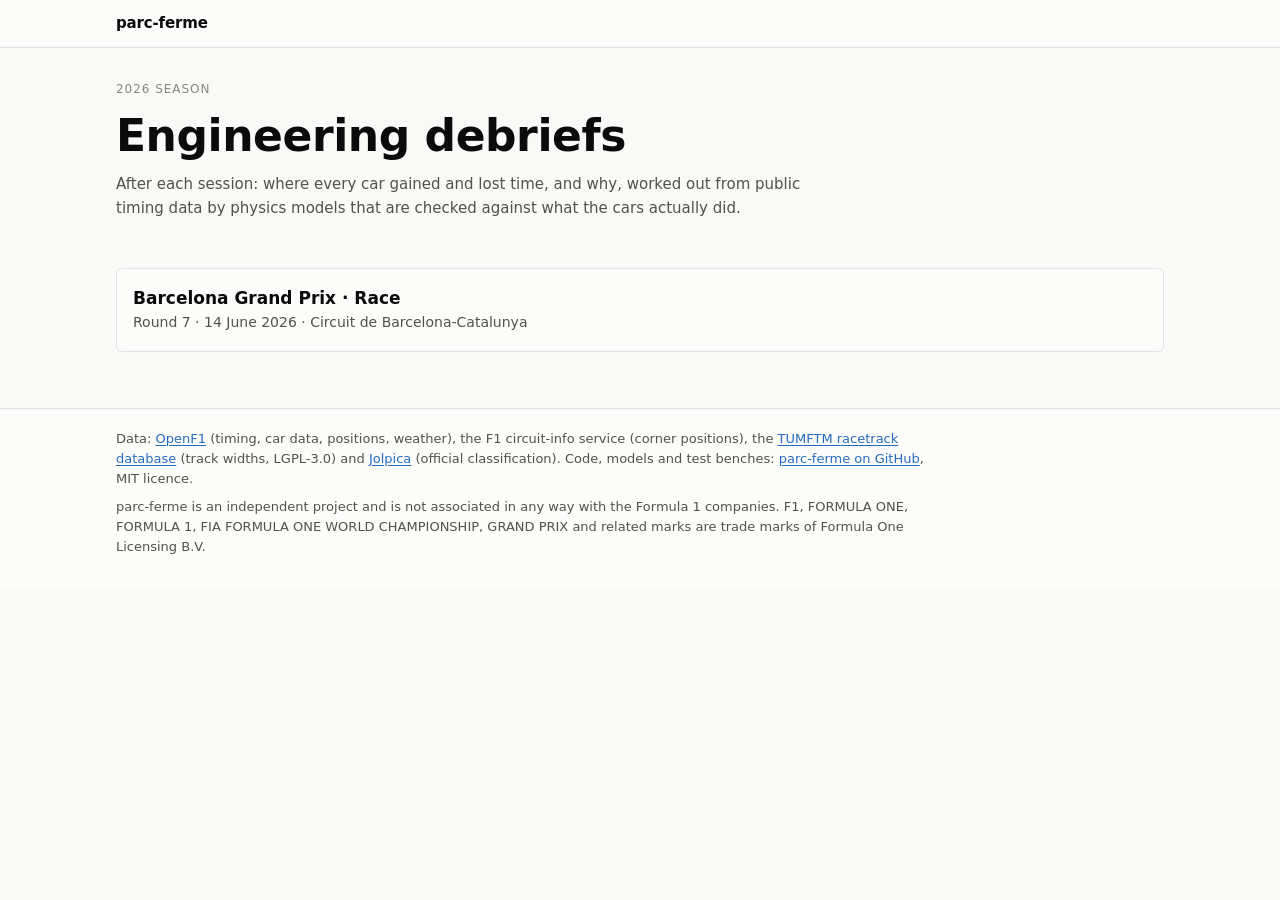
==== index.html @ 67e89dd1 "Publish the debriefs, built from 70a2cfe" ====
<!doctype html>
<html lang="en"><head><meta charset="utf-8"><meta name="viewport" content="width=device-width, initial-scale=1">
<title>parc-ferme · 2026 debriefs</title>
<meta name="description" content="Post-session engineering debriefs for 2026 Formula 1, from public timing data.">
<style>
:root {
  color-scheme: light;
  --page: #f9f9f7; --surface: #fcfcfb; --ink: #0b0b0b; --ink-2: #52514e; --muted: #898781;
  --grid: #e1e0d9; --axis: #c3c2b7; --border: rgba(11, 11, 11, 0.10); --link: #256abf;
  --s1: #2a78d6; --s2: #eb6834;
  --div-neg: #2a78d6; --div-pos: #e34948; --div-mid: #f0efec;
  --good: #0ca30c; --warn: #fab219; --bad: #d03b3b; --info: #898781;
  --track: #c3c2b7;
}
@media (prefers-color-scheme: dark) {
  :root:where(:not([data-theme="light"])) {
    color-scheme: dark;
    --page: #0d0d0d; --surface: #1a1a19; --ink: #f0efec; --ink-2: #c3c2b7; --muted: #898781;
    --grid: #2c2c2a; --axis: #383835; --border: rgba(255, 255, 255, 0.10); --link: #86b6ef;
    --s1: #3987e5; --s2: #d95926;
    --div-neg: #3987e5; --div-pos: #e66767; --div-mid: #262625;
    --track: #52514e;
  }
}
:root[data-theme="dark"] {
  color-scheme: dark;
  --page: #0d0d0d; --surface: #1a1a19; --ink: #f0efec; --ink-2: #c3c2b7; --muted: #898781;
  --grid: #2c2c2a; --axis: #383835; --border: rgba(255, 255, 255, 0.10); --link: #86b6ef;
  --s1: #3987e5; --s2: #d95926;
  --div-neg: #3987e5; --div-pos: #e66767; --div-mid: #262625;
  --track: #52514e;
}
* { box-sizing: border-box; }
html { -webkit-text-size-adjust: 100%; }
body { margin: 0; background: var(--page); color: var(--ink);
  font: 15px/1.55 system-ui, -apple-system, "Segoe UI", sans-serif; }
a { color: var(--link); text-underline-offset: 2px; }
a:focus-visible, [tabindex]:focus-visible, summary:focus-visible {
  outline: 2px solid var(--link); outline-offset: 2px; }
.top { border-bottom: 1px solid var(--border); background: var(--surface); }
.top .in { max-width: 1080px; margin: 0 auto; padding: 12px 16px; display: flex; gap: 16px;
  align-items: baseline; justify-content: space-between; }
.brand { font-weight: 650; letter-spacing: -0.01em; color: var(--ink); text-decoration: none; }
.top nav a { color: var(--ink-2); text-decoration: none; font-size: 14px; }
main { max-width: 1080px; margin: 0 auto; padding: 32px 16px 56px; display: flex; flex-direction: column; gap: 48px; }
h1, h2, h3 { margin: 0; line-height: 1.15; letter-spacing: -0.01em; text-wrap: balance; }
h1 { font-size: clamp(30px, 5vw, 44px); font-weight: 650; }
h2 { font-size: 24px; font-weight: 650; }
h3 { font-size: 18px; font-weight: 600; }
p { margin: 0; max-width: 72ch; }
.eyebrow { font-size: 12px; letter-spacing: 0.08em; text-transform: uppercase; color: var(--muted); font-weight: 500; }
.meta { color: var(--ink-2); }
section { display: flex; flex-direction: column; gap: 18px; scroll-margin-top: 16px; }
.sec-head { display: flex; flex-direction: column; gap: 6px; border-top: 1px solid var(--axis); padding-top: 16px; }
.hero { gap: 12px; }
.podium { display: flex; flex-wrap: wrap; gap: 8px 24px; margin: 4px 0 0; padding: 0; list-style: none; }
.podium li { display: flex; gap: 8px; align-items: baseline; }
.podium .pos { font-weight: 650; font-size: 18px; min-width: 1.2em; }
.podium .who { font-weight: 600; }
.podium .sub { color: var(--ink-2); font-size: 14px; }
.findings { margin: 0; padding: 0; list-style: none; display: grid; gap: 12px; counter-reset: f; }
.findings li { counter-increment: f; display: grid; grid-template-columns: 28px minmax(0, 1fr); gap: 4px 12px;
  background: var(--surface); border: 1px solid var(--border); border-radius: 6px; padding: 14px 16px; }
.findings li::before { content: counter(f); font-weight: 650; color: var(--muted); font-size: 18px; line-height: 1.3; }
.findings p { font-size: 16px; }
.findings a { grid-column: 2; font-size: 14px; }
.card { background: var(--surface); border: 1px solid var(--border); border-radius: 6px; padding: 16px; }
.two { display: grid; grid-template-columns: minmax(0, 1fr); gap: 24px; align-items: start; }
@media (min-width: 860px) { .two { grid-template-columns: minmax(0, 1fr) minmax(0, 1fr); } }
figure { margin: 0; display: flex; flex-direction: column; gap: 12px; }
figcaption, .note { font-size: 13.5px; color: var(--ink-2); max-width: 80ch; }
.legend { display: flex; flex-wrap: wrap; gap: 6px 18px; font-size: 13.5px; color: var(--ink-2); }
.key { display: inline-flex; align-items: center; gap: 6px; }
.swatch { width: 10px; height: 10px; border-radius: 50%; display: inline-block; flex: none; }
.swatch.s1 { background: var(--s1); } .swatch.s2 { background: var(--s2); }
.swatch.sq { border-radius: 2px; width: 14px; }
.swatch.neg { background: var(--div-neg); } .swatch.pos { background: var(--div-pos); }
details { font-size: 14px; }
details summary { cursor: pointer; color: var(--ink-2); width: fit-content; }
details[open] summary { margin-bottom: 8px; }
.tablewrap { overflow-x: auto; }
table { border-collapse: collapse; width: 100%; font-size: 14px; }
th, td { padding: 7px 10px; text-align: left; border-bottom: 1px solid var(--grid); vertical-align: top; }
th { font-size: 12px; font-weight: 500; letter-spacing: 0.04em; text-transform: uppercase; color: var(--muted); }
td.num, th.num { text-align: right; font-variant-numeric: tabular-nums; white-space: nowrap; }
tr:last-child td { border-bottom: 0; }
.car b { font-weight: 600; } .car span { color: var(--ink-2); }
table.heat td.h { background: color-mix(in oklab, var(--div-mid), var(--div-pos) calc(var(--k) * 100%)); }
table.heat td.h.neg { background: color-mix(in oklab, var(--div-mid), var(--div-neg) calc(var(--k) * 100%)); }
table.heat td.h { border-bottom: 2px solid var(--surface); border-left: 2px solid var(--surface); }
table.heat td.ref { color: var(--muted); }
table.heat .se { color: var(--ink-2); font-size: 12.5px; margin-left: 4px; }
table.heat th small { display: block; text-transform: none; letter-spacing: 0; font-size: 11.5px; }
.scale { display: flex; align-items: center; gap: 8px; font-size: 12.5px; color: var(--ink-2); flex-wrap: wrap; }
.scale .ramp { width: 160px; height: 10px; border-radius: 2px;
  background: linear-gradient(90deg, color-mix(in oklab, var(--div-mid), var(--div-neg) 72%), var(--div-mid),
  color-mix(in oklab, var(--div-mid), var(--div-pos) 72%)); }
/* dot plot and diverging bars, drawn in HTML so text stays legible at every width */
.dp { position: relative; display: grid; grid-template-columns: var(--lw, 8.5rem) minmax(0, 1fr); }
.dp-label { font-size: 14px; padding-right: 10px; display: flex; align-items: center; min-height: 32px;
  border-bottom: 1px solid transparent; }
.dp-label small { color: var(--ink-2); margin-left: 6px; }
.dp-plot { position: relative; min-height: 32px; }
.dp-grid { position: absolute; top: 0; bottom: 0; width: 1px; background: var(--grid); }
.dp-grid.zero { background: var(--axis); }
.dp-axis { position: relative; height: 22px; font-size: 12px; color: var(--muted); font-variant-numeric: tabular-nums; }
.dp-axis span { position: absolute; top: 4px; transform: translateX(-50%); white-space: nowrap; }
.whisker { position: absolute; height: 2px; border-radius: 1px; }
.dot { position: absolute; width: 10px; height: 10px; border-radius: 50%; transform: translate(-50%, -50%);
  box-shadow: 0 0 0 2px var(--surface); }
.dot::after { content: ""; position: absolute; inset: -8px; border-radius: 50%; }
.dot:hover, .dot:focus-visible { transform: translate(-50%, -50%) scale(1.25); }
.s1 > .dot, .whisker.s1, .dot.s1 { background: var(--s1); }
.whisker.s2, .dot.s2 { background: var(--s2); }
.bar { position: absolute; top: 50%; height: 14px; transform: translateY(-50%); }
.bar.pos { background: var(--div-pos); border-radius: 0 4px 4px 0; }
.bar.neg { background: var(--div-neg); border-radius: 4px 0 0 4px; }
.bar-val { position: absolute; top: 50%; transform: translateY(-50%); font-size: 12.5px; color: var(--ink-2);
  font-variant-numeric: tabular-nums; white-space: nowrap; padding: 0 6px; }
/* track map */
.map svg { width: 100%; height: auto; display: block; }
.map text { font-size: calc(var(--fs) * 1px); }
.map .track { fill: none; stroke: var(--track); stroke-width: 14; stroke-linejoin: round; }
.map .sector-line { stroke: var(--ink); stroke-width: 5; }
.map .sector-label { fill: var(--ink); font-weight: 600; }
.map .arrow { fill: var(--ink); }
.map .corner { fill: var(--surface); stroke: var(--ink-2); stroke-width: 4; }
.map .corner.slow { fill: var(--s1); stroke: var(--surface); }
.map .corner.fast { fill: var(--s2); stroke: var(--surface); }
.map .corner.flat { fill: var(--surface); stroke: var(--muted); }
.map .corner-label { fill: var(--ink-2); font-variant-numeric: tabular-nums; }
.map .hit { fill: transparent; }
/* checks */
.status { display: inline-flex; align-items: center; gap: 6px; font-size: 13px; font-weight: 500; white-space: nowrap; }
.status i { width: 18px; height: 18px; border-radius: 50%; display: inline-grid; place-items: center;
  font-style: normal; font-size: 11px; font-weight: 700; color: #ffffff; }
.status.pass i { background: var(--good); } .status.warn i { background: var(--warn); color: #0b0b0b; }
.status.fail i { background: var(--bad); } .status.info i { background: var(--info); }
.checks td:first-child { width: 1%; }
.checks td.what { color: var(--ink-2); }
.checks .name { font-weight: 600; display: block; color: var(--ink); }
.callout { border-left: 3px solid var(--axis); padding: 10px 14px; background: var(--surface);
  border-radius: 0 6px 6px 0; }
.callout p { font-size: 14px; color: var(--ink-2); }
.callout b { color: var(--ink); }
footer { border-top: 1px solid var(--border); background: var(--surface); }
footer .in { max-width: 1080px; margin: 0 auto; padding: 20px 16px 32px; font-size: 13px; color: var(--ink-2);
  display: flex; flex-direction: column; gap: 8px; }
footer p { max-width: 100ch; }
.tip { position: fixed; z-index: 10; pointer-events: none; background: var(--surface); color: var(--ink);
  border: 1px solid var(--border); border-radius: 6px; padding: 6px 9px; font-size: 13px;
  box-shadow: 0 4px 14px rgba(0, 0, 0, 0.12); max-width: 280px; }
.tip b { display: block; font-variant-numeric: tabular-nums; }
.tip span { color: var(--ink-2); }
.sessions { list-style: none; margin: 0; padding: 0; display: grid; gap: 12px; }
.sessions a { display: block; text-decoration: none; color: var(--ink); background: var(--surface);
  border: 1px solid var(--border); border-radius: 6px; padding: 16px; }
.sessions a:hover { border-color: var(--axis); }
.sessions .t { font-weight: 600; font-size: 17px; display: block; }
.sessions .m { color: var(--ink-2); font-size: 14px; }
@media (max-width: 600px) {
  .opt { display: none; }
  table.heat td, table.heat th { padding: 7px 6px; }
  table.heat .se { display: block; margin: 0; }
  .car span { display: block; font-size: 12.5px; }
  .dp { --lw: 6.8rem; }
  .dp-axis span.minor { display: none; }
  .map text { font-size: calc(var(--fs) * 1.35px); }
}
@media (prefers-reduced-motion: reduce) { * { transition: none !important; } }
</style></head>
<body>
<header class="top"><div class="in"><a class="brand" href="./">parc-ferme</a></div></header>
<main>
<section class="hero"><div class="eyebrow">2026 season</div><h1>Engineering debriefs</h1>
<p class="meta">After each session: where every car gained and lost time, and why, worked out from public timing
data by physics models that are checked against what the cars actually did.</p></section>
<section><ol class="sessions"><li><a href="2026/07-barcelona-grand-prix-race/"><span class="t">Barcelona Grand Prix · Race</span><span class="m">Round 7 · 14 June 2026 · Circuit de Barcelona-Catalunya</span></a></li></ol></section>
</main>
<footer><div class="in"><p>Data: <a href="https://openf1.org">OpenF1</a> (timing, car data, positions, weather), the F1 circuit-info service (corner positions), the <a href="https://github.com/TUMFTM/racetrack-database">TUMFTM racetrack database</a> (track widths, LGPL-3.0) and <a href="https://github.com/jolpica/jolpica-f1">Jolpica</a> (official classification). Code, models and test benches: <a href="https://github.com/raahimnawaz/parc-ferme">parc-ferme on
GitHub</a>, MIT licence.</p><p>parc-ferme is an independent project and is not associated in any way with the Formula 1 companies. F1, FORMULA ONE, FORMULA 1, FIA FORMULA ONE WORLD CHAMPIONSHIP, GRAND PRIX and related marks are trade marks of Formula One Licensing B.V.</p></div></footer>
</body></html>
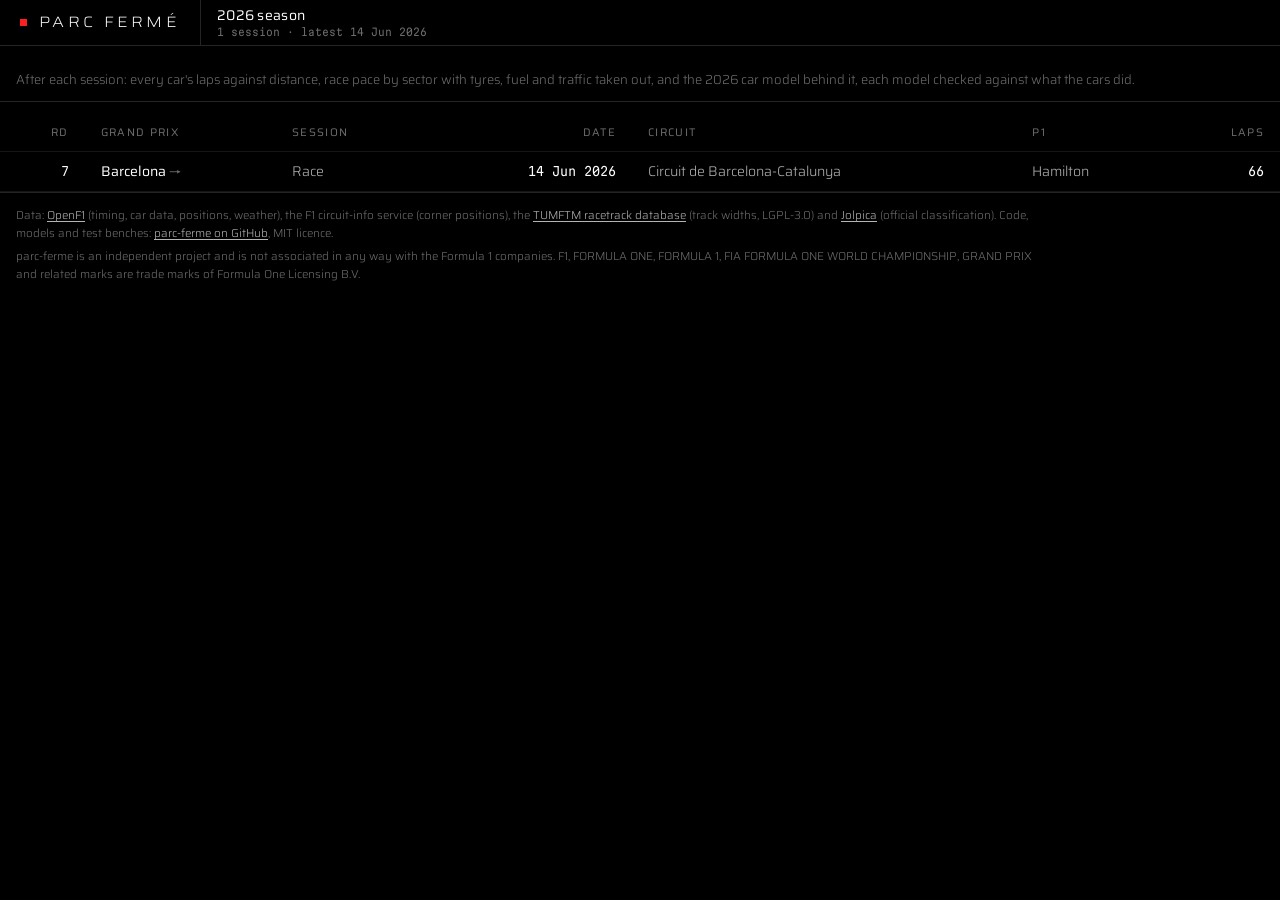
==== commit 47ac6613: "Publish the debriefs, built from fa449dd" ====
--- a/index.html
+++ b/index.html
@@ -1,182 +1,23 @@
 <!doctype html>
 <html lang="en"><head><meta charset="utf-8"><meta name="viewport" content="width=device-width, initial-scale=1">
-<title>parc-ferme · 2026 debriefs</title>
-<meta name="description" content="Post-session engineering debriefs for 2026 Formula 1, from public timing data.">
-<style>
-:root {
-  color-scheme: light;
-  --page: #f9f9f7; --surface: #fcfcfb; --ink: #0b0b0b; --ink-2: #52514e; --muted: #898781;
-  --grid: #e1e0d9; --axis: #c3c2b7; --border: rgba(11, 11, 11, 0.10); --link: #256abf;
-  --s1: #2a78d6; --s2: #eb6834;
-  --div-neg: #2a78d6; --div-pos: #e34948; --div-mid: #f0efec;
-  --good: #0ca30c; --warn: #fab219; --bad: #d03b3b; --info: #898781;
-  --track: #c3c2b7;
-}
-@media (prefers-color-scheme: dark) {
-  :root:where(:not([data-theme="light"])) {
-    color-scheme: dark;
-    --page: #0d0d0d; --surface: #1a1a19; --ink: #f0efec; --ink-2: #c3c2b7; --muted: #898781;
-    --grid: #2c2c2a; --axis: #383835; --border: rgba(255, 255, 255, 0.10); --link: #86b6ef;
-    --s1: #3987e5; --s2: #d95926;
-    --div-neg: #3987e5; --div-pos: #e66767; --div-mid: #262625;
-    --track: #52514e;
-  }
-}
-:root[data-theme="dark"] {
-  color-scheme: dark;
-  --page: #0d0d0d; --surface: #1a1a19; --ink: #f0efec; --ink-2: #c3c2b7; --muted: #898781;
-  --grid: #2c2c2a; --axis: #383835; --border: rgba(255, 255, 255, 0.10); --link: #86b6ef;
-  --s1: #3987e5; --s2: #d95926;
-  --div-neg: #3987e5; --div-pos: #e66767; --div-mid: #262625;
-  --track: #52514e;
-}
-* { box-sizing: border-box; }
-html { -webkit-text-size-adjust: 100%; }
-body { margin: 0; background: var(--page); color: var(--ink);
-  font: 15px/1.55 system-ui, -apple-system, "Segoe UI", sans-serif; }
-a { color: var(--link); text-underline-offset: 2px; }
-a:focus-visible, [tabindex]:focus-visible, summary:focus-visible {
-  outline: 2px solid var(--link); outline-offset: 2px; }
-.top { border-bottom: 1px solid var(--border); background: var(--surface); }
-.top .in { max-width: 1080px; margin: 0 auto; padding: 12px 16px; display: flex; gap: 16px;
-  align-items: baseline; justify-content: space-between; }
-.brand { font-weight: 650; letter-spacing: -0.01em; color: var(--ink); text-decoration: none; }
-.top nav a { color: var(--ink-2); text-decoration: none; font-size: 14px; }
-main { max-width: 1080px; margin: 0 auto; padding: 32px 16px 56px; display: flex; flex-direction: column; gap: 48px; }
-h1, h2, h3 { margin: 0; line-height: 1.15; letter-spacing: -0.01em; text-wrap: balance; }
-h1 { font-size: clamp(30px, 5vw, 44px); font-weight: 650; }
-h2 { font-size: 24px; font-weight: 650; }
-h3 { font-size: 18px; font-weight: 600; }
-p { margin: 0; max-width: 72ch; }
-.eyebrow { font-size: 12px; letter-spacing: 0.08em; text-transform: uppercase; color: var(--muted); font-weight: 500; }
-.meta { color: var(--ink-2); }
-section { display: flex; flex-direction: column; gap: 18px; scroll-margin-top: 16px; }
-.sec-head { display: flex; flex-direction: column; gap: 6px; border-top: 1px solid var(--axis); padding-top: 16px; }
-.hero { gap: 12px; }
-.podium { display: flex; flex-wrap: wrap; gap: 8px 24px; margin: 4px 0 0; padding: 0; list-style: none; }
-.podium li { display: flex; gap: 8px; align-items: baseline; }
-.podium .pos { font-weight: 650; font-size: 18px; min-width: 1.2em; }
-.podium .who { font-weight: 600; }
-.podium .sub { color: var(--ink-2); font-size: 14px; }
-.findings { margin: 0; padding: 0; list-style: none; display: grid; gap: 12px; counter-reset: f; }
-.findings li { counter-increment: f; display: grid; grid-template-columns: 28px minmax(0, 1fr); gap: 4px 12px;
-  background: var(--surface); border: 1px solid var(--border); border-radius: 6px; padding: 14px 16px; }
-.findings li::before { content: counter(f); font-weight: 650; color: var(--muted); font-size: 18px; line-height: 1.3; }
-.findings p { font-size: 16px; }
-.findings a { grid-column: 2; font-size: 14px; }
-.card { background: var(--surface); border: 1px solid var(--border); border-radius: 6px; padding: 16px; }
-.two { display: grid; grid-template-columns: minmax(0, 1fr); gap: 24px; align-items: start; }
-@media (min-width: 860px) { .two { grid-template-columns: minmax(0, 1fr) minmax(0, 1fr); } }
-figure { margin: 0; display: flex; flex-direction: column; gap: 12px; }
-figcaption, .note { font-size: 13.5px; color: var(--ink-2); max-width: 80ch; }
-.legend { display: flex; flex-wrap: wrap; gap: 6px 18px; font-size: 13.5px; color: var(--ink-2); }
-.key { display: inline-flex; align-items: center; gap: 6px; }
-.swatch { width: 10px; height: 10px; border-radius: 50%; display: inline-block; flex: none; }
-.swatch.s1 { background: var(--s1); } .swatch.s2 { background: var(--s2); }
-.swatch.sq { border-radius: 2px; width: 14px; }
-.swatch.neg { background: var(--div-neg); } .swatch.pos { background: var(--div-pos); }
-details { font-size: 14px; }
-details summary { cursor: pointer; color: var(--ink-2); width: fit-content; }
-details[open] summary { margin-bottom: 8px; }
-.tablewrap { overflow-x: auto; }
-table { border-collapse: collapse; width: 100%; font-size: 14px; }
-th, td { padding: 7px 10px; text-align: left; border-bottom: 1px solid var(--grid); vertical-align: top; }
-th { font-size: 12px; font-weight: 500; letter-spacing: 0.04em; text-transform: uppercase; color: var(--muted); }
-td.num, th.num { text-align: right; font-variant-numeric: tabular-nums; white-space: nowrap; }
-tr:last-child td { border-bottom: 0; }
-.car b { font-weight: 600; } .car span { color: var(--ink-2); }
-table.heat td.h { background: color-mix(in oklab, var(--div-mid), var(--div-pos) calc(var(--k) * 100%)); }
-table.heat td.h.neg { background: color-mix(in oklab, var(--div-mid), var(--div-neg) calc(var(--k) * 100%)); }
-table.heat td.h { border-bottom: 2px solid var(--surface); border-left: 2px solid var(--surface); }
-table.heat td.ref { color: var(--muted); }
-table.heat .se { color: var(--ink-2); font-size: 12.5px; margin-left: 4px; }
-table.heat th small { display: block; text-transform: none; letter-spacing: 0; font-size: 11.5px; }
-.scale { display: flex; align-items: center; gap: 8px; font-size: 12.5px; color: var(--ink-2); flex-wrap: wrap; }
-.scale .ramp { width: 160px; height: 10px; border-radius: 2px;
-  background: linear-gradient(90deg, color-mix(in oklab, var(--div-mid), var(--div-neg) 72%), var(--div-mid),
-  color-mix(in oklab, var(--div-mid), var(--div-pos) 72%)); }
-/* dot plot and diverging bars, drawn in HTML so text stays legible at every width */
-.dp { position: relative; display: grid; grid-template-columns: var(--lw, 8.5rem) minmax(0, 1fr); }
-.dp-label { font-size: 14px; padding-right: 10px; display: flex; align-items: center; min-height: 32px;
-  border-bottom: 1px solid transparent; }
-.dp-label small { color: var(--ink-2); margin-left: 6px; }
-.dp-plot { position: relative; min-height: 32px; }
-.dp-grid { position: absolute; top: 0; bottom: 0; width: 1px; background: var(--grid); }
-.dp-grid.zero { background: var(--axis); }
-.dp-axis { position: relative; height: 22px; font-size: 12px; color: var(--muted); font-variant-numeric: tabular-nums; }
-.dp-axis span { position: absolute; top: 4px; transform: translateX(-50%); white-space: nowrap; }
-.whisker { position: absolute; height: 2px; border-radius: 1px; }
-.dot { position: absolute; width: 10px; height: 10px; border-radius: 50%; transform: translate(-50%, -50%);
-  box-shadow: 0 0 0 2px var(--surface); }
-.dot::after { content: ""; position: absolute; inset: -8px; border-radius: 50%; }
-.dot:hover, .dot:focus-visible { transform: translate(-50%, -50%) scale(1.25); }
-.s1 > .dot, .whisker.s1, .dot.s1 { background: var(--s1); }
-.whisker.s2, .dot.s2 { background: var(--s2); }
-.bar { position: absolute; top: 50%; height: 14px; transform: translateY(-50%); }
-.bar.pos { background: var(--div-pos); border-radius: 0 4px 4px 0; }
-.bar.neg { background: var(--div-neg); border-radius: 4px 0 0 4px; }
-.bar-val { position: absolute; top: 50%; transform: translateY(-50%); font-size: 12.5px; color: var(--ink-2);
-  font-variant-numeric: tabular-nums; white-space: nowrap; padding: 0 6px; }
-/* track map */
-.map svg { width: 100%; height: auto; display: block; }
-.map text { font-size: calc(var(--fs) * 1px); }
-.map .track { fill: none; stroke: var(--track); stroke-width: 14; stroke-linejoin: round; }
-.map .sector-line { stroke: var(--ink); stroke-width: 5; }
-.map .sector-label { fill: var(--ink); font-weight: 600; }
-.map .arrow { fill: var(--ink); }
-.map .corner { fill: var(--surface); stroke: var(--ink-2); stroke-width: 4; }
-.map .corner.slow { fill: var(--s1); stroke: var(--surface); }
-.map .corner.fast { fill: var(--s2); stroke: var(--surface); }
-.map .corner.flat { fill: var(--surface); stroke: var(--muted); }
-.map .corner-label { fill: var(--ink-2); font-variant-numeric: tabular-nums; }
-.map .hit { fill: transparent; }
-/* checks */
-.status { display: inline-flex; align-items: center; gap: 6px; font-size: 13px; font-weight: 500; white-space: nowrap; }
-.status i { width: 18px; height: 18px; border-radius: 50%; display: inline-grid; place-items: center;
-  font-style: normal; font-size: 11px; font-weight: 700; color: #ffffff; }
-.status.pass i { background: var(--good); } .status.warn i { background: var(--warn); color: #0b0b0b; }
-.status.fail i { background: var(--bad); } .status.info i { background: var(--info); }
-.checks td:first-child { width: 1%; }
-.checks td.what { color: var(--ink-2); }
-.checks .name { font-weight: 600; display: block; color: var(--ink); }
-.callout { border-left: 3px solid var(--axis); padding: 10px 14px; background: var(--surface);
-  border-radius: 0 6px 6px 0; }
-.callout p { font-size: 14px; color: var(--ink-2); }
-.callout b { color: var(--ink); }
-footer { border-top: 1px solid var(--border); background: var(--surface); }
-footer .in { max-width: 1080px; margin: 0 auto; padding: 20px 16px 32px; font-size: 13px; color: var(--ink-2);
-  display: flex; flex-direction: column; gap: 8px; }
-footer p { max-width: 100ch; }
-.tip { position: fixed; z-index: 10; pointer-events: none; background: var(--surface); color: var(--ink);
-  border: 1px solid var(--border); border-radius: 6px; padding: 6px 9px; font-size: 13px;
-  box-shadow: 0 4px 14px rgba(0, 0, 0, 0.12); max-width: 280px; }
-.tip b { display: block; font-variant-numeric: tabular-nums; }
-.tip span { color: var(--ink-2); }
-.sessions { list-style: none; margin: 0; padding: 0; display: grid; gap: 12px; }
-.sessions a { display: block; text-decoration: none; color: var(--ink); background: var(--surface);
-  border: 1px solid var(--border); border-radius: 6px; padding: 16px; }
-.sessions a:hover { border-color: var(--axis); }
-.sessions .t { font-weight: 600; font-size: 17px; display: block; }
-.sessions .m { color: var(--ink-2); font-size: 14px; }
-@media (max-width: 600px) {
-  .opt { display: none; }
-  table.heat td, table.heat th { padding: 7px 6px; }
-  table.heat .se { display: block; margin: 0; }
-  .car span { display: block; font-size: 12.5px; }
-  .dp { --lw: 6.8rem; }
-  .dp-axis span.minor { display: none; }
-  .map text { font-size: calc(var(--fs) * 1.35px); }
-}
-@media (prefers-reduced-motion: reduce) { * { transition: none !important; } }
-</style></head>
-<body>
-<header class="top"><div class="in"><a class="brand" href="./">parc-ferme</a></div></header>
+<title>parc-ferme · 2026 sessions</title>
+<meta name="description" content="Telemetry and engineering debriefs for 2026 Formula 1 sessions, from public timing data.">
+<link rel="preconnect" href="https://fonts.googleapis.com">
+<link rel="preconnect" href="https://fonts.gstatic.com" crossorigin>
+<link rel="stylesheet" href="https://fonts.googleapis.com/css2?family=Saira:wdth,wght@100..125,300..500&amp;family=Martian+Mono:wdth,wght@75..112.5,300..400&amp;display=swap">
+<link rel="stylesheet" href="assets/dash.css?v=8284a44dbf">
+</head><body>
+<header class="top">
+  <a class="logo" href="./"><i></i>Parc fermé</a>
+  <div class="sess"><b>2026 season</b>
+    <span>1 session · latest 14 Jun 2026</span></div>
+</header>
 <main>
-<section class="hero"><div class="eyebrow">2026 season</div><h1>Engineering debriefs</h1>
-<p class="meta">After each session: where every car gained and lost time, and why, worked out from public timing
-data by physics models that are checked against what the cars actually did.</p></section>
-<section><ol class="sessions"><li><a href="2026/07-barcelona-grand-prix-race/"><span class="t">Barcelona Grand Prix · Race</span><span class="m">Round 7 · 14 June 2026 · Circuit de Barcelona-Catalunya</span></a></li></ol></section>
+<p class="idx-note">After each session: every car's laps against distance, race pace by sector with tyres, fuel
+and traffic taken out, and the 2026 car model behind it, each model checked against what the cars did.</p>
+<table class="tbl sessions"><thead><tr><th class="n">Rd</th><th>Grand Prix</th><th>Session</th><th class="n">Date</th>
+<th class="opt">Circuit</th><th>P1</th><th class="n opt">Laps</th></tr></thead>
+<tbody><tr><td class="n">7</td><td><a href="2026/07-barcelona-grand-prix-race/">Barcelona</a></td><td>Race</td><td class="n">14 Jun 2026</td><td class="opt">Circuit de Barcelona-Catalunya</td><td>Hamilton</td><td class="n opt">66</td></tr></tbody></table>
 </main>
-<footer><div class="in"><p>Data: <a href="https://openf1.org">OpenF1</a> (timing, car data, positions, weather), the F1 circuit-info service (corner positions), the <a href="https://github.com/TUMFTM/racetrack-database">TUMFTM racetrack database</a> (track widths, LGPL-3.0) and <a href="https://github.com/jolpica/jolpica-f1">Jolpica</a> (official classification). Code, models and test benches: <a href="https://github.com/raahimnawaz/parc-ferme">parc-ferme on
-GitHub</a>, MIT licence.</p><p>parc-ferme is an independent project and is not associated in any way with the Formula 1 companies. F1, FORMULA ONE, FORMULA 1, FIA FORMULA ONE WORLD CHAMPIONSHIP, GRAND PRIX and related marks are trade marks of Formula One Licensing B.V.</p></div></footer>
+<footer class="foot"><p>Data: <a href="https://openf1.org">OpenF1</a> (timing, car data, positions, weather), the F1 circuit-info service (corner positions), the <a href="https://github.com/TUMFTM/racetrack-database">TUMFTM racetrack database</a> (track widths, LGPL-3.0) and <a href="https://github.com/jolpica/jolpica-f1">Jolpica</a> (official classification). Code, models and test benches: <a href="https://github.com/raahimnawaz/parc-ferme">parc-ferme on GitHub</a>, MIT licence.</p><p>parc-ferme is an independent project and is not associated in any way with the Formula 1 companies. F1, FORMULA ONE, FORMULA 1, FIA FORMULA ONE WORLD CHAMPIONSHIP, GRAND PRIX and related marks are trade marks of Formula One Licensing B.V.</p></footer>
 </body></html>
--- a/assets/dash.css
+++ b/assets/dash.css
@@ -0,0 +1,228 @@
+/* Jet black, flat instrument panels: 1px hairlines, square corners, colour only for data, red only for the active
+   tab, the reference cursor and the logo. Type with straight, thin, monoline strokes: Saira Light for words, every
+   number in Martian Mono Light so read-outs and axes align. Traces are uPlot (leeoniya/uPlot, MIT). */
+:root {
+  color-scheme: dark;
+  --bg: #000000; --panel: #000000; --raise: #0c0c0c; --hover: #141414;
+  --line: #242424; --line-soft: #151515; --grid: #101010; --axis: #303030;
+  --ink: #ffffff; --ink2: #b4b4b4; --muted: #6e6e6e;
+  --key: #ff1f1f;
+  --s1: #ef3b36; --s2: #2fa4ff; --s3: #ffd12e; --zone: #2ecc71;
+  --purple: #b46cff; --pbgreen: #33d17a;
+  --ok: #33d17a; --warn: #f5b700; --bad: #ff4d4f;
+  --ui: "Saira", "Helvetica Neue", Arial, sans-serif; --base: 14px; --thin: 300;
+  --data: "Martian Mono", ui-monospace, Menlo, monospace;
+}
+* { box-sizing: border-box; }
+html, body { margin: 0; background: var(--bg); color: var(--ink2); font: var(--thin) var(--base)/1.4 var(--ui); -webkit-font-smoothing: antialiased; }
+button, select, input { font: inherit; color: inherit; }
+[hidden] { display: none !important; }
+.dim { color: var(--ink2); }
+/* labels: thin capitals, spaced; numbers: thin mono */
+.card-h, .sel span, .lg-h, .sum th, .tbl th, .hh, .badge, .tog span { text-transform: uppercase; letter-spacing: .12em; font-size: 11px; font-weight: 400; }
+.lg-v, .sum td, .tbl td.n, .vv, .hv, .rk, .zoom button, .sess span, #window table td, .big b, .reftag, .gr-axis, .tip b, .corner-lab, .map .cl {
+  font-family: var(--data); font-weight: 300; font-stretch: 87.5%; font-variant-numeric: tabular-nums; letter-spacing: 0; }
+
+/* header */
+.top { position: sticky; top: 0; z-index: 20; display: flex; align-items: stretch; height: 46px; background: var(--bg); border-bottom: 1px solid var(--line); }
+.logo { display: flex; align-items: center; gap: 12px; padding: 0 20px; color: var(--ink); text-decoration: none; font-size: 15px;
+  font-weight: 300; font-stretch: 125%; letter-spacing: .22em; text-transform: uppercase; white-space: nowrap; border-right: 1px solid var(--line); }
+.logo i { width: 7px; height: 7px; background: var(--key); display: inline-block; }
+.sess { display: flex; flex-direction: column; justify-content: center; min-width: 0; padding: 0 16px; line-height: 1.25; }
+.sess b { font-weight: 400; color: var(--ink); font-size: 14px; letter-spacing: .02em; }
+.sess span { color: var(--muted); font-size: 10.5px; white-space: nowrap; overflow: hidden; text-overflow: ellipsis; }
+.ws-tabs { margin-left: auto; display: flex; }
+.ws-tabs button { background: none; border: 0; border-left: 1px solid var(--line); color: var(--ink2); padding: 0 18px; font-size: 11px; font-weight: 400;
+  text-transform: uppercase; letter-spacing: .14em; cursor: pointer; white-space: nowrap; box-shadow: inset 0 -2px 0 transparent; }
+.ws-tabs button[aria-selected="true"] { color: var(--ink); box-shadow: inset 0 -2px 0 var(--key); }
+.ws-tabs button:hover { color: var(--ink); }
+main { padding: 0; }
+.ws[hidden] { display: none; }
+
+/* toolbar: one hairline strip */
+.toolbar { display: flex; flex-wrap: wrap; align-items: stretch; border-bottom: 1px solid var(--line); min-height: 42px; }
+.toolbar > * { border-right: 1px solid var(--line); }
+.sel { display: inline-flex; align-items: center; gap: 10px; padding: 0 8px 0 16px; }
+.sel span { color: var(--muted); font-size: 10.5px; }
+.sel select { background: transparent; border: 0; height: 40px; color: var(--ink); font-weight: 400; cursor: pointer; padding-right: 4px; outline: none; }
+.sel select option { background: #0c0c0c; }
+.sel select:focus-visible { box-shadow: inset 0 -1px 0 var(--ink); }
+.sw { width: 12px; height: 1.5px; display: inline-block; flex: none; }
+.vs { display: none; }
+.seg { display: inline-flex; align-items: stretch; }
+.seg button { background: none; border: 0; padding: 0 16px; color: var(--ink2); font-size: 11px; font-weight: 400; text-transform: uppercase;
+  letter-spacing: .12em; cursor: pointer; box-shadow: inset 0 -2px 0 transparent; }
+.seg button + button { border-left: 1px solid var(--line); }
+.seg button.on { color: var(--ink); box-shadow: inset 0 -2px 0 var(--ink); }
+.seg.sm { border: 1px solid var(--line); height: 26px; } .seg.sm button { padding: 0 9px; font-size: 10px; }
+.tog { display: inline-flex; align-items: center; gap: 9px; padding: 0 16px; color: var(--ink2); cursor: pointer; }
+.tog input { appearance: none; width: 10px; height: 10px; border: 1px solid var(--ink2); margin: 0; }
+.tog input:checked { background: var(--ink); border-color: var(--ink); }
+.zoom { display: flex; flex-wrap: wrap; align-items: center; gap: 0; margin-left: auto; border-right: 0 !important; padding: 0 10px; }
+.zoom button { background: none; border: 0; padding: 4px 6px; color: var(--muted); font-size: 11px; cursor: pointer; }
+.zoom button:hover { color: var(--ink); }
+.zoom button.on { color: var(--ink); box-shadow: inset 0 -1px 0 var(--ink); }
+.zoom .sep { width: 1px; height: 14px; background: var(--line); margin: 0 6px; }
+
+/* layout: panels share hairlines */
+.lap-grid { display: grid; grid-template-columns: minmax(0, 1fr) 380px; align-items: stretch; }
+.card { background: var(--panel); border-bottom: 1px solid var(--line); padding: 13px 16px 14px; }
+.side { border-left: 1px solid var(--line); }
+.card-h { display: flex; align-items: baseline; justify-content: space-between; gap: 10px; margin-bottom: 11px; color: var(--ink); }
+.card-h .dim { text-transform: none; letter-spacing: 0; font-size: 12px; font-weight: var(--thin); color: var(--muted); }
+.link { background: none; border: 0; color: var(--ink2); cursor: pointer; text-decoration: underline; text-underline-offset: 3px; text-transform: none; letter-spacing: 0; }
+
+/* traces */
+.traces { position: relative; user-select: none; }
+.tr-row { display: grid; grid-template-columns: 172px minmax(0, 1fr); border-bottom: 1px solid var(--line-soft); }
+.tr-row:last-child { border-bottom: 0; }
+.lg { padding: 8px 12px 8px 16px; display: flex; flex-direction: column; justify-content: center; gap: 3px; border-right: 1px solid var(--line); }
+.lg-h { color: var(--ink2); }
+.lg-h small { color: var(--muted); margin-left: 6px; text-transform: none; letter-spacing: 0; font-size: 11px; }
+.lg-v { display: flex; flex-wrap: wrap; gap: 0 12px; font-size: 13px; color: var(--ink); }
+.lg-v span { display: inline-flex; align-items: center; gap: 7px; min-width: 58px; }
+.lg-v i { width: 10px; height: 1.5px; display: inline-block; }
+.lg-v .sim i { background: transparent; border-top: 1px dashed var(--ink2); height: 0; }
+.lg-note { font-size: 11.5px; color: var(--muted); line-height: 1.25; }
+.plot { position: relative; min-width: 0; }
+.plot svg { display: block; width: 100%; }
+.stripe-sec { cursor: zoom-in; }
+.stripe-lab { font: 300 11px var(--ui); letter-spacing: .1em; text-transform: uppercase; pointer-events: none; }
+.corner-lab { fill: var(--ink2); font-size: 10px; cursor: zoom-in; }
+.corner-lab:hover { fill: var(--ink); }
+.uplot { font-family: var(--data); }
+.u-over { cursor: crosshair; }
+.u-cursor-x { border-right: 1px solid rgba(255, 255, 255, .8) !important; }
+.u-cursor-y { display: none; }
+.u-select { background: rgba(255, 255, 255, .06); }
+
+/* side */
+.map-card svg { width: 100%; height: auto; display: block; }
+.map .base { fill: none; stroke: #1c1c1c; stroke-linejoin: round; }
+.map .seg-path { fill: none; stroke-linejoin: round; }
+.map .win { fill: none; stroke: #fff; stroke-linejoin: round; }
+.map .cl { fill: var(--ink2); text-anchor: middle; dominant-baseline: middle; cursor: zoom-in; }
+.map .cl:hover { fill: var(--ink); }
+.map .dot { fill: #fff; stroke: #000; }
+.map .rdot { fill: var(--key); stroke: #000; }
+.map-legend { display: flex; flex-wrap: wrap; gap: 3px 14px; margin-top: 9px; font-size: 12.5px; color: var(--ink2); }
+.map-legend span { display: inline-flex; align-items: center; gap: 7px; }
+.map-legend i { width: 14px; height: 1.5px; display: inline-block; }
+.map-legend .dim { color: var(--muted); }
+table { border-collapse: collapse; width: 100%; }
+.sum th, .sum td { padding: 5px 6px; border-bottom: 1px solid var(--line-soft); text-align: right; font-size: 13px; color: var(--ink); }
+.sum th { font-family: var(--ui); color: var(--muted); }
+.sum th:first-child, .sum td:first-child { text-align: left; font-family: var(--ui); font-weight: var(--thin); font-stretch: 100%; font-size: 13.5px; color: var(--ink2); }
+.sum tr:last-child td { border-bottom: 0; }
+.sum .pp { color: var(--purple); } .sum .pg { color: var(--pbgreen); }
+.sum .neg { color: var(--ink2); }
+.sum-legend { display: flex; gap: 16px; margin-top: 9px; font-size: 12px; color: var(--muted); }
+.sum-legend i { width: 6px; height: 6px; display: inline-block; margin-right: 7px; }
+.sum-legend i.pp { background: var(--purple); } .sum-legend i.pg { background: var(--pbgreen); }
+.sum-note { margin-top: 10px; padding: 8px 10px; border-left: 1px solid var(--warn); background: var(--raise); font-size: 12.5px; color: var(--ink2); }
+.sum-note b { color: var(--ink); font-family: var(--data); font-weight: 300; font-size: 12px; }
+#window { font-size: 13px; }
+#window table td { padding: 4px 6px; border-bottom: 1px solid var(--line-soft); font-size: 13px; color: var(--ink); text-align: right; }
+#window table td:first-child { text-align: left; font-family: var(--ui); font-weight: var(--thin); font-stretch: 100%; font-size: 13.5px; color: var(--ink2); }
+#window .big { font-size: 19px; font-weight: var(--thin); color: var(--ink); margin: 4px 0 10px; }
+#window .big b { font-size: 17px; }
+#window table th { padding: 4px 6px; border-bottom: 1px solid var(--line-soft); text-align: right; color: var(--muted); text-transform: uppercase; letter-spacing: .12em; font-size: 11px; font-weight: 400; }
+.sum td:first-child, #window table td:first-child { white-space: nowrap; }
+.sum td small, #window table td small { margin-left: 6px; color: var(--muted); font-size: 11px; }
+
+/* other workspaces */
+.ws-grid { display: grid; grid-template-columns: repeat(2, minmax(0, 1fr)); align-items: stretch; }
+.ws-grid .card { border-right: 1px solid var(--line); }
+.ws-grid .card:nth-child(2n) { border-right: 0; }
+.span2 { grid-column: 1 / -1; border-right: 0 !important; }
+.pb-legend, .gr-legend { display: flex; flex-wrap: wrap; gap: 3px 18px; font-size: 12.5px; color: var(--ink2); padding-bottom: 9px; border-bottom: 1px solid var(--line-soft); margin-bottom: 4px; }
+.pb-legend span, .gr-legend span { display: inline-flex; align-items: center; gap: 7px; }
+.pb-legend .dim { color: var(--muted); }
+.pb-legend i { width: 12px; height: 7px; display: inline-block; }
+.pb-legend i.s1, .sg.s1 { background: var(--s1); } .pb-legend i.s2, .sg.s2 { background: var(--s2); } .pb-legend i.s3, .sg.s3 { background: var(--s3); }
+.pb-legend i.t { width: 1.5px; height: 12px; background: var(--ink); }
+.pb-row { display: grid; grid-template-columns: 24px 2px 170px minmax(0, 1fr) 120px; gap: 10px; align-items: center; min-height: 30px; border-bottom: 1px solid var(--line-soft); }
+.rk { font-size: 11.5px; color: var(--muted); text-align: right; }
+.chip { width: 2px; height: 15px; display: inline-block; flex: none; }
+.nm { color: var(--ink); display: inline-flex; align-items: baseline; gap: 8px; font-weight: 400; }
+.nm small { color: var(--muted); font-weight: var(--thin); }
+.pb-bar { position: relative; height: 30px; }
+.pb-bar .z, .gr-plot .z { position: absolute; top: 0; bottom: 0; width: 1px; background: var(--axis); }
+.sg { position: absolute; top: 50%; height: 8px; transform: translateY(-50%); box-shadow: inset -1px 0 0 #000; }
+.nt { position: absolute; top: 50%; width: 1.5px; height: 16px; transform: translate(-50%, -50%); background: var(--ink); }
+.reftag { position: absolute; top: 50%; transform: translateY(-50%); margin-left: 8px; font-size: 11px; color: var(--muted); }
+.vv { font-size: 12.5px; color: var(--ink); text-align: right; } .vv small { color: var(--muted); }
+.more summary { cursor: pointer; color: var(--ink2); padding: 8px 0 4px; }
+.tbl th, .tbl td { padding: 6px 8px; border-bottom: 1px solid var(--line-soft); text-align: left; vertical-align: top; }
+.tbl th { color: var(--muted); }
+.tbl td { color: var(--ink2); }
+.tbl td.n, .tbl th.n { text-align: right; white-space: nowrap; }
+.tbl td.n { color: var(--ink); font-size: 12.5px; }
+.tbl small { color: var(--muted); }
+.params td:first-child { color: var(--ink); font-weight: 400; }
+.params td:first-child small.sym { margin-left: 8px; color: var(--muted); font-family: var(--data); font-weight: 300; font-size: 11px; }
+.params .warnnote { display: block; color: var(--warn); font-size: 12px; margin-top: 1px; font-weight: var(--thin); }
+.badge { display: inline-block; font-size: 10px; padding: 1px 7px; border: 1px solid; }
+.badge.rules { color: var(--ink2); border-color: var(--axis); }
+.badge.meas { color: #7cc4ff; border-color: #24496a; }
+.badge.fit { color: var(--ok); border-color: #1d5a37; }
+.badge.nom { color: var(--warn); border-color: #6b5200; }
+.badges { margin-top: 10px; font-size: 12.5px; display: flex; flex-wrap: wrap; gap: 7px; align-items: center; }
+.effcell { width: 34%; }
+.eff { position: relative; height: 10px; }
+.eff .mid { position: absolute; left: 50%; top: -3px; bottom: -3px; width: 1px; background: var(--axis); }
+.eff .bar { position: absolute; top: 3px; height: 4px; }
+.eff .bar.faster { background: #7cc4ff; } .eff .bar.slower { background: #ff8a65; }
+.gr { position: relative; }
+.gr-row { display: grid; grid-template-columns: 170px minmax(0, 1fr); align-items: center; min-height: 28px; border-bottom: 1px solid var(--line-soft); }
+.gr-row.axis { border-bottom: 0; }
+.gr-plot { position: relative; height: 28px; }
+.wh { position: absolute; height: 1px; }
+.dt { position: absolute; width: 6px; height: 6px; transform: translate(-50%, -50%); box-shadow: 0 0 0 2px #000; }
+.dt::after { content: ""; position: absolute; inset: -8px; }
+.gs { background: #7cc4ff; } .gf { background: #ff8a65; }
+.gr-legend i { width: 6px; height: 6px; display: inline-block; }
+.gr-legend i.gs { background: #7cc4ff; } .gr-legend i.gf { background: #ff8a65; }
+.gr-axis { position: relative; height: 20px; font-size: 10.5px; color: var(--muted); }
+.gr-axis span { position: absolute; transform: translateX(-50%); top: 4px; }
+.ht-grid { display: grid; grid-template-columns: repeat(auto-fill, minmax(240px, 1fr)); border-bottom: 1px solid var(--line); }
+.ht { padding: 15px 16px; border-right: 1px solid var(--line-soft); border-bottom: 1px solid var(--line-soft); box-shadow: inset 0 1px 0 var(--axis); }
+.ht.ok { box-shadow: inset 0 1px 0 var(--ok); } .ht.warn { box-shadow: inset 0 1px 0 var(--warn); } .ht.bad { box-shadow: inset 0 1px 0 var(--bad); }
+.hh { display: flex; align-items: center; gap: 9px; color: var(--ink2); }
+.hh i { width: 6px; height: 6px; display: inline-block; font-size: 0; }
+.ok .hh i { background: var(--ok); } .warn .hh i { background: var(--warn); } .bad .hh i { background: var(--bad); }
+.hv { font-size: 24px; color: var(--ink); margin: 11px 0 3px; }
+.hd { font-size: 12px; color: var(--muted); }
+.st { display: inline-block; width: 6px; height: 6px; font-size: 0; }
+.st.ok { background: var(--ok); } .st.warn { background: var(--warn); } .st.bad { background: var(--bad); }
+.tip { position: fixed; z-index: 30; pointer-events: none; background: #0c0c0c; border: 1px solid var(--axis); padding: 6px 9px; font-size: 12.5px; max-width: 290px; color: var(--ink2); }
+.tip b { display: block; font-size: 12.5px; color: var(--ink); }
+
+/* index of sessions, and the footer every page carries */
+.idx-note { padding: 12px 16px; border-bottom: 1px solid var(--line); color: var(--muted); font-size: 13px; }
+.sessions th, .sessions td { padding: 10px 16px; vertical-align: baseline; }
+.sessions td a { color: var(--ink); font-weight: 400; text-decoration: none; }
+.sessions td a::after { content: " →"; color: var(--muted); }
+.sessions tbody tr:hover td { background: var(--raise); }
+.sessions tbody tr:hover td a { text-decoration: underline; text-underline-offset: 3px; }
+.foot { border-top: 1px solid var(--line); padding: 14px 16px 26px; font-size: 11.5px; line-height: 1.55; color: var(--muted); }
+.foot p { margin: 0 0 5px; max-width: 128ch; }
+.foot a { color: var(--ink2); text-underline-offset: 2px; }
+@media (max-width: 1100px) {
+  .lap-grid { grid-template-columns: minmax(0, 1fr); }
+  .side { border-left: 0; border-top: 1px solid var(--line); display: grid; grid-template-columns: repeat(auto-fit, minmax(min(360px, 100%), 1fr)); }
+  .side .card { border-right: 1px solid var(--line-soft); }
+  .ws-grid { grid-template-columns: minmax(0, 1fr); } .ws-grid .card { border-right: 0; }
+}
+@media (max-width: 760px) {
+  .sess { display: none; }
+  .top { flex-wrap: wrap; height: auto; } .logo { height: 44px; border-right: 0; }
+  .ws-tabs { width: 100%; margin-left: 0; border-top: 1px solid var(--line); overflow-x: auto; scrollbar-width: none; }
+  .ws-tabs button { flex: 1 0 auto; height: 40px; padding: 0 8px; font-size: 10px; letter-spacing: .08em; }
+  .ws-tabs button:first-child { border-left: 0; }
+  .tr-row { grid-template-columns: 112px minmax(0, 1fr); } .lg-v span { min-width: 0; } .lg-note { display: none; }
+  .ws-grid { grid-template-columns: minmax(0, 1fr); } .ws-grid .card { border-right: 0; }
+  .sessions .opt { display: none; }
+  .pb-row { grid-template-columns: 18px 2px 90px minmax(0, 1fr) 64px; gap: 6px; }
+  .pb-row .nm small, .vv small { display: none; } .gr-row { grid-template-columns: 100px minmax(0, 1fr); } .zoom { margin-left: 0; }
+}
